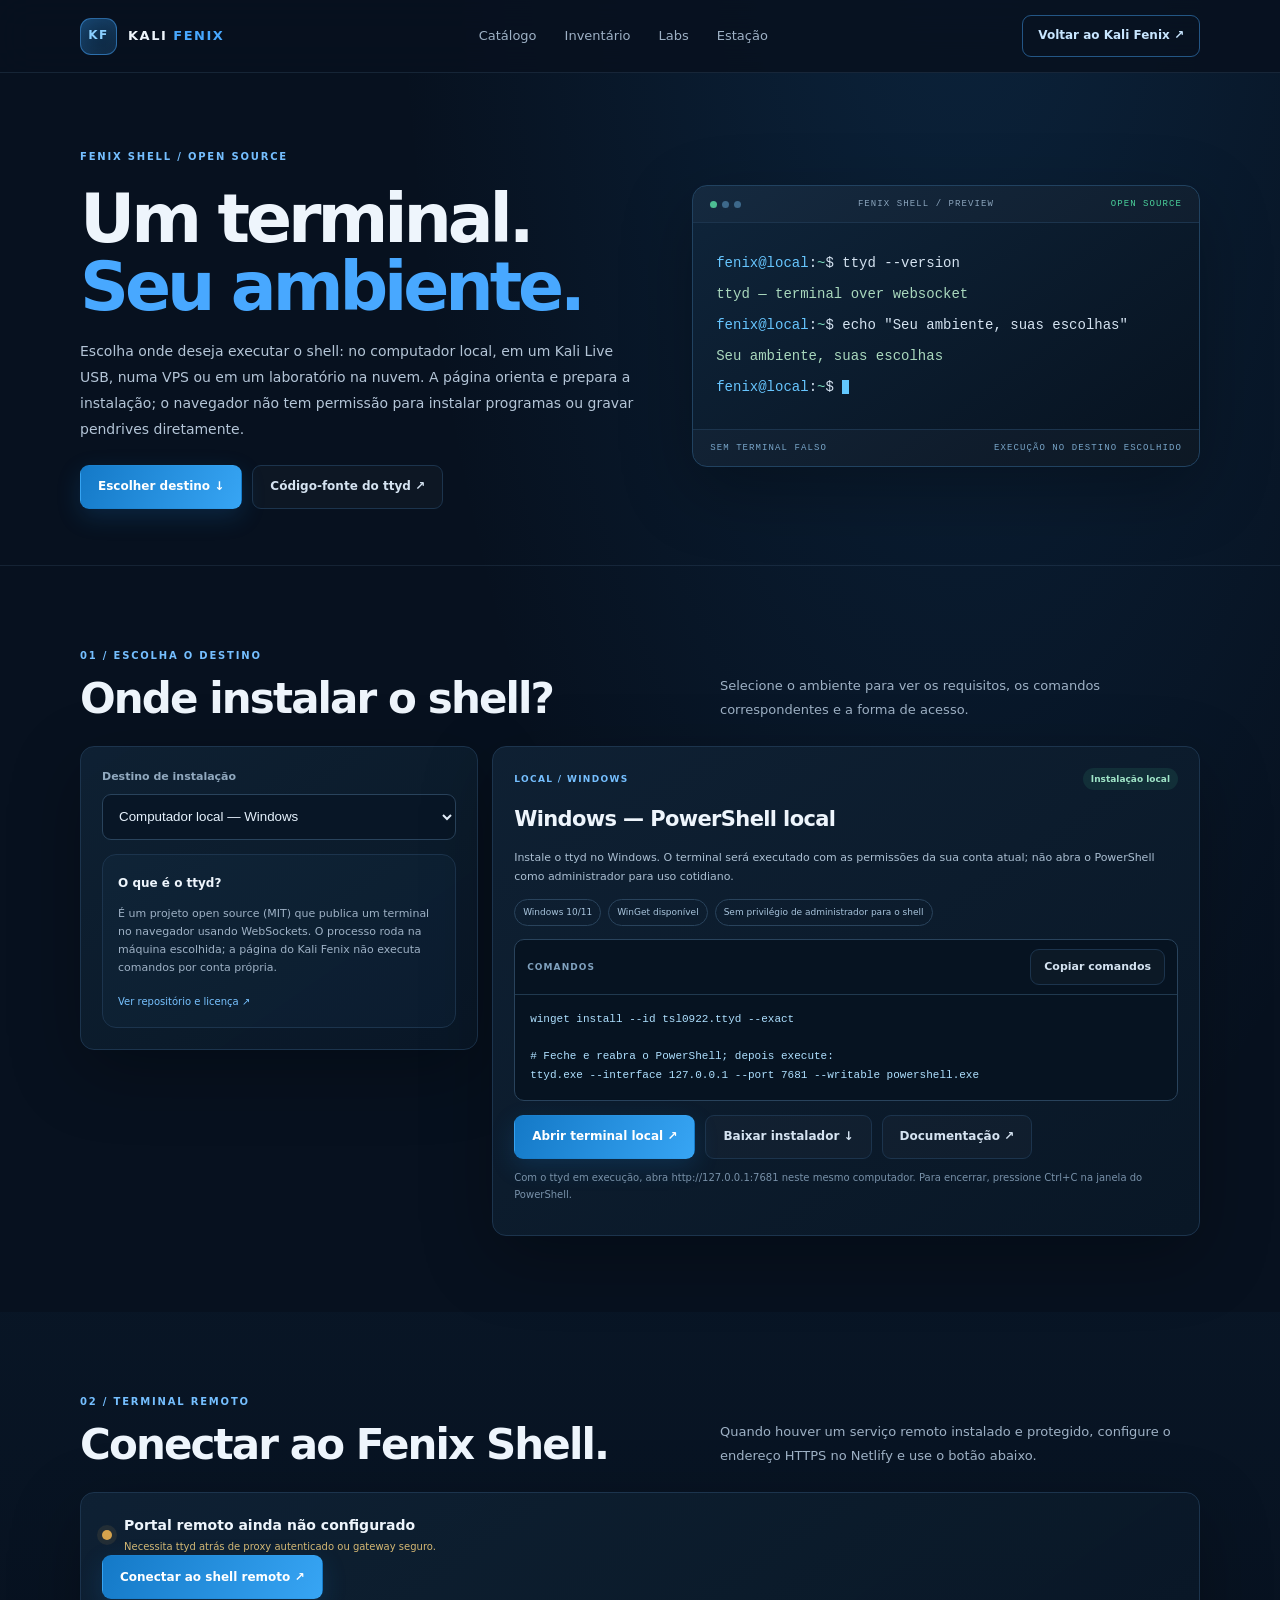
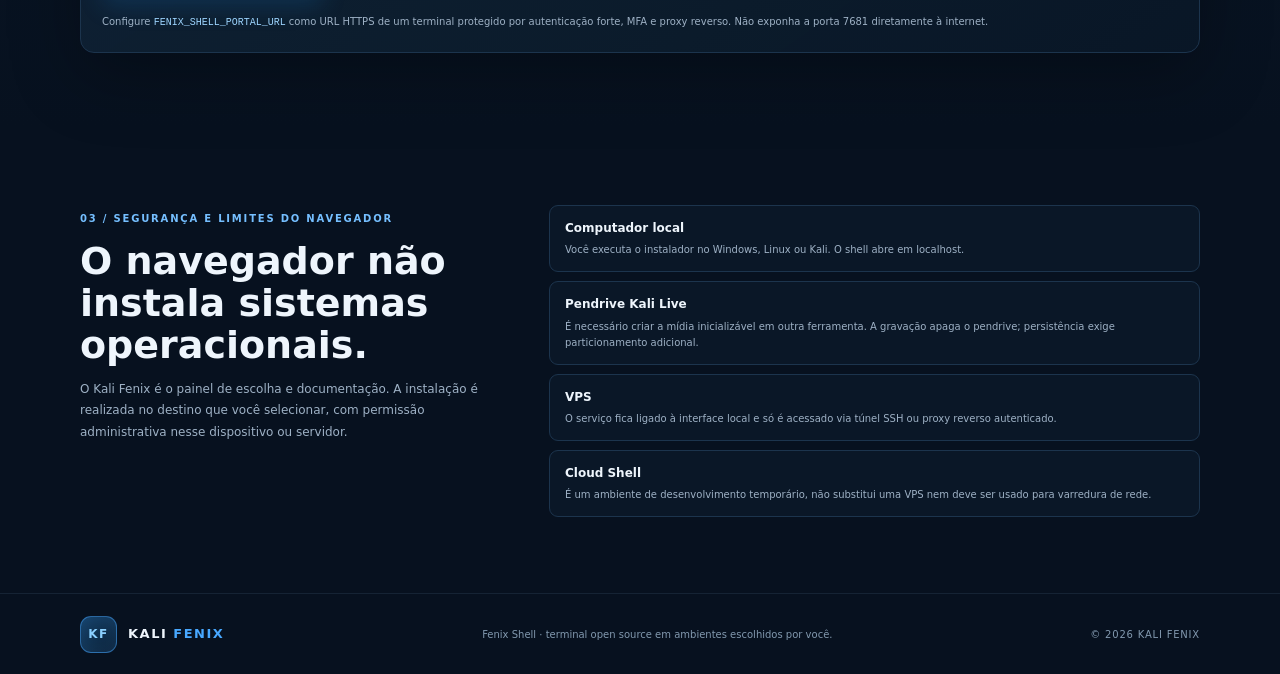
==== Kali-Fenix/public/fenix-shell.html @ 195141d7 "Adicionar Fenix Tool Manager Labs e Fenix Shell" ====
<!doctype html>
<html lang="pt-BR">
<head>
  <meta charset="utf-8">
  <meta name="viewport" content="width=device-width, initial-scale=1">
  <meta name="theme-color" content="#07111f">
  <meta name="color-scheme" content="dark">
  <meta name="description" content="Fenix Shell: terminal open source para ambientes locais, Kali Live USB, VPS e laboratórios remotos.">
  <title>Fenix Shell — Kali Fenix</title>
  <link rel="icon" href="assets/kali-fenix.svg" type="image/svg+xml">
  <link rel="stylesheet" href="css/kali-fenix.css">
  <link rel="stylesheet" href="css/fenix-shell.css">
  <script defer src="js/fenix-shell.js"></script>
</head>
<body>
  <a class="skip-link" href="#main">Pular para o conteúdo</a>
  <header class="site-header"><div class="container header-inner">
    <a class="brand" href="index.html" aria-label="Kali Fenix, início"><span class="brand-mark">KF</span><span class="brand-name">KALI <strong>FENIX</strong></span></a>
    <nav class="main-nav" aria-label="Navegação principal"><a href="index.html#catalogo">Catálogo</a><a href="index.html#inventario">Inventário</a><a href="index.html#labs">Labs</a><a href="index.html#estacao">Estação</a></nav>
    <a class="header-cta" href="index.html">Voltar ao Kali Fenix ↗</a>
  </div></header>
  <main id="main">
    <section class="shell-hero"><div class="container shell-hero-grid">
      <div><span class="section-kicker">FENIX SHELL / OPEN SOURCE</span><h1>Um terminal.<br><em>Seu ambiente.</em></h1>
        <p>Escolha onde deseja executar o shell: no computador local, em um Kali Live USB, numa VPS ou em um laboratório na nuvem. A página orienta e prepara a instalação; o navegador não tem permissão para instalar programas ou gravar pendrives diretamente.</p>
        <div class="shell-hero-actions"><a class="button button-primary" href="#destino">Escolher destino ↓</a><a class="button button-secondary" href="https://github.com/tsl0922/ttyd" target="_blank" rel="noopener noreferrer">Código-fonte do ttyd ↗</a></div>
      </div>
      <aside class="shell-preview"><div class="terminal-bar"><span class="terminal-lights"><i></i><i></i><i></i></span><span>FENIX SHELL / PREVIEW</span><span class="terminal-live">OPEN SOURCE</span></div><div class="shell-preview-body"><p><span class="prompt">fenix@local</span>:<span class="path">~</span>$ ttyd --version</p><p class="terminal-output">ttyd — terminal over websocket</p><p><span class="prompt">fenix@local</span>:<span class="path">~</span>$ echo "Seu ambiente, suas escolhas"</p><p class="terminal-output">Seu ambiente, suas escolhas</p><p><span class="prompt">fenix@local</span>:<span class="path">~</span>$ <span class="cursor"></span></p></div><div class="terminal-footer"><span>SEM TERMINAL FALSO</span><span>EXECUÇÃO NO DESTINO ESCOLHIDO</span></div></aside>
    </div></section>

    <section class="section shell-choice-section" id="destino"><div class="container">
      <div class="section-heading"><div><span class="section-kicker">01 / ESCOLHA O DESTINO</span><h2>Onde instalar o shell?</h2></div><p>Selecione o ambiente para ver os requisitos, os comandos correspondentes e a forma de acesso.</p></div>
      <div class="shell-target-layout">
        <div class="target-picker"><label for="shell-target">Destino de instalação</label><select id="shell-target">
          <option value="windows">Computador local — Windows</option>
          <option value="linux">Computador local — Linux / Kali</option>
          <option value="usb">Pendrive — Kali Live com persistência</option>
          <option value="vps">VPS — Kali / Debian / Ubuntu</option>
          <option value="cloud">Laboratório temporário — Cloud Shell</option>
        </select>
        <div class="target-note"><strong>O que é o ttyd?</strong><p>É um projeto open source (MIT) que publica um terminal no navegador usando WebSockets. O processo roda na máquina escolhida; a página do Kali Fenix não executa comandos por conta própria.</p><a href="https://github.com/tsl0922/ttyd" target="_blank" rel="noopener noreferrer">Ver repositório e licença ↗</a></div>
        </div>
        <article class="target-instructions" aria-live="polite">
          <div class="target-heading"><span id="target-kicker">LOCAL / WINDOWS</span><span class="target-status" id="target-status">Instalação local</span></div>
          <h3 id="target-title">Windows — PowerShell local</h3>
          <p id="target-description">Instale o ttyd no Windows. O terminal será executado com as permissões da sua conta atual, sem elevação automática.</p>
          <div class="requirement-list" id="target-requirements"></div>
          <div class="command-block"><div class="command-title"><span>COMANDOS</span><button class="button button-secondary button-small" id="copy-shell-command" type="button">Copiar comandos</button></div><pre><code id="target-commands"></code></pre></div>
          <div class="target-actions"><a class="button button-primary" id="target-open" href="http://127.0.0.1:7681" target="_blank" rel="noopener noreferrer">Abrir terminal local ↗</a><a class="button button-secondary" id="target-download" href="#" download hidden>Baixar instalador ↓</a><a class="button button-secondary" id="target-guide" href="https://github.com/tsl0922/ttyd" target="_blank" rel="noopener noreferrer">Documentação ↗</a></div>
          <p class="target-footnote" id="target-footnote">Depois de iniciar o ttyd, abra o endereço local no mesmo computador.</p>
        </article>
      </div>
    </div></section>

    <section class="section shell-connect-section"><div class="container"><div class="section-heading"><div><span class="section-kicker">02 / TERMINAL REMOTO</span><h2>Conectar ao Fenix Shell.</h2></div><p>Quando houver um serviço remoto instalado e protegido, configure o endereço HTTPS no Netlify e use o botão abaixo.</p></div>
      <div class="remote-panel"><div><span class="status-indicator"></span><div><strong>Portal remoto ainda não configurado</strong><small>Necessita ttyd atrás de proxy autenticado ou gateway seguro.</small></div></div><a class="button button-primary" href="/.netlify/functions/fenix-shell-portal">Conectar ao shell remoto ↗</a><p>Configure <code>FENIX_SHELL_PORTAL_URL</code> como URL HTTPS de um terminal protegido por autenticação forte, MFA e proxy reverso. Não exponha a porta 7681 diretamente à internet.</p></div>
    </div></section>

    <section class="section shell-safety-section"><div class="container shell-safety-grid">
      <div><span class="section-kicker">03 / SEGURANÇA E LIMITES DO NAVEGADOR</span><h2>O navegador não instala sistemas operacionais.</h2><p>O Kali Fenix é o painel de escolha e documentação. A instalação é realizada no destino que você selecionar, com permissão administrativa nesse dispositivo ou servidor.</p></div>
      <div class="shell-safety-list"><div><strong>Computador local</strong><span>Você executa o instalador no Windows, Linux ou Kali. O shell abre em localhost.</span></div><div><strong>Pendrive Kali Live</strong><span>É necessário criar a mídia inicializável em outra ferramenta. A gravação apaga o pendrive; persistência exige particionamento adicional.</span></div><div><strong>VPS</strong><span>O serviço fica ligado à interface local e só é acessado via túnel SSH ou proxy reverso autenticado.</span></div><div><strong>Cloud Shell</strong><span>É um ambiente de desenvolvimento temporário, não substitui uma VPS nem deve ser usado para varredura de rede.</span></div></div>
    </div></section>
  </main>
  <footer class="site-footer"><div class="container footer-inner"><a class="brand" href="index.html"><span class="brand-mark">KF</span><span class="brand-name">KALI <strong>FENIX</strong></span></a><p>Fenix Shell · terminal open source em ambientes escolhidos por você.</p><span>© <span id="shell-year"></span> KALI FENIX</span></div></footer>
</body>
</html>
---- Kali-Fenix/public/css/kali-fenix.css ----
:root{color-scheme:dark;--bg:#07111f;--panel:#0c1a2b;--panel-2:#102238;--line:#1c344d;--text:#eef5fc;--muted:#9eb1c5;--blue:#48a8ff;--cyan:#65d8e7;--good:#4bd19b;--shadow:0 22px 70px rgba(0,0,0,.28);font-family:Inter,ui-sans-serif,system-ui,-apple-system,"Segoe UI",sans-serif}
*{box-sizing:border-box}html{scroll-behavior:smooth;scroll-padding-top:86px}body{margin:0;background:radial-gradient(ellipse at 75% -10%,rgba(29,113,183,.2),transparent 42%),var(--bg);color:var(--text);font-size:15px;line-height:1.6}a{color:inherit}button,input{font:inherit}.container{width:min(1120px,calc(100% - 40px));margin-inline:auto}.skip-link{position:absolute;left:-9999px;top:8px;z-index:100;background:white;color:#07111f;padding:10px 14px;border-radius:8px}.skip-link:focus{left:12px}.site-header{position:sticky;top:0;z-index:20;background:rgba(7,17,31,.86);backdrop-filter:blur(18px);border-bottom:1px solid rgba(120,164,204,.14)}.header-inner{min-height:72px;display:flex;align-items:center;justify-content:space-between;gap:28px}.brand{display:inline-flex;align-items:center;gap:11px;text-decoration:none;font-weight:900;letter-spacing:.1em}.brand-mark{width:37px;height:37px;display:grid;place-items:center;border:1px solid rgba(72,168,255,.5);border-radius:11px;background:linear-gradient(145deg,#133d63,#0b2035);color:#8bd0ff;font-size:12px;box-shadow:inset 0 0 20px rgba(72,168,255,.12)}.brand-name{font-size:13px}.brand-name strong{color:var(--blue)}.main-nav{display:flex;align-items:center;gap:28px}.main-nav a,.doc-links a,.official-link a{color:var(--muted);font-size:13px;text-decoration:none;transition:color .2s}.main-nav a:hover,.doc-links a:hover,.official-link a:hover{color:var(--blue)}.header-cta{padding:10px 15px;border:1px solid rgba(72,168,255,.45);border-radius:9px;text-decoration:none;color:#c8e6ff;font-size:12px;font-weight:800}.header-cta:hover{background:rgba(72,168,255,.1)}.hero{padding:78px 0 62px;border-bottom:1px solid rgba(120,164,204,.12)}.hero-grid{display:grid;grid-template-columns:1.12fr .88fr;align-items:center;gap:68px}.eyebrow,.section-kicker{display:inline-flex;align-items:center;gap:9px;color:#75bfff;font-size:10px;font-weight:900;letter-spacing:.18em}.pulse-dot{width:7px;height:7px;border-radius:50%;background:var(--good);box-shadow:0 0 0 5px rgba(75,209,155,.1)}h1{font-size:clamp(44px,6vw,76px);letter-spacing:-.065em;line-height:.99;margin:24px 0 22px}h1 em{font-style:normal;color:var(--blue)}.hero-description{max-width:650px;color:#b4c5d7;font-size:16px;line-height:1.85}.hero-actions{display:flex;flex-wrap:wrap;gap:12px;margin-top:28px}.button{display:inline-flex;align-items:center;justify-content:center;gap:9px;min-height:44px;padding:0 17px;border:1px solid transparent;border-radius:9px;text-decoration:none;font-size:12px;font-weight:850;cursor:pointer;transition:transform .18s,background .18s,border-color .18s}.button:hover:not(:disabled){transform:translateY(-1px)}.button:disabled{opacity:.4;cursor:not-allowed}.button-primary{background:linear-gradient(115deg,#1479c7,#37a5f4);color:#fff;box-shadow:0 8px 24px rgba(24,125,204,.2)}.button-primary:hover:not(:disabled){background:linear-gradient(115deg,#258bd7,#56b5ff)}.button-secondary{background:rgba(255,255,255,.025);border-color:var(--line);color:#d5e3f1}.button-secondary:hover:not(:disabled){border-color:#477aa5;background:rgba(72,168,255,.06)}.button-small{min-height:36px;padding:0 13px;font-size:11px}.button-wide{width:100%;margin-top:18px}.hero-note{margin-top:24px;color:#91a9bf;font-size:11px}.hero-note span{color:var(--good);font-weight:900;margin-right:7px}.hero-terminal{overflow:hidden;border:1px solid #214260;border-radius:15px;background:linear-gradient(145deg,rgba(15,37,59,.96),rgba(7,18,31,.98));box-shadow:var(--shadow);transform:perspective(900px) rotateY(-3deg)}.terminal-bar,.terminal-footer{display:flex;align-items:center;justify-content:space-between;gap:12px;padding:13px 17px;background:rgba(255,255,255,.025);color:#8aa4bc;font:9px ui-monospace,monospace;letter-spacing:.12em}.terminal-bar{border-bottom:1px solid var(--line)}.terminal-lights{display:flex;gap:5px}.terminal-lights i{width:7px;height:7px;background:#3d688a;border-radius:50%}.terminal-lights i:first-child{background:#4cbd93}.terminal-live{color:var(--good)}.terminal-body{padding:24px 23px 30px;min-height:224px;font:12px/1.9 ui-monospace,SFMono-Regular,Consolas,monospace}.terminal-body p{margin:5px 0}.terminal-muted{color:#718aa2!important;margin-bottom:18px!important}.prompt{color:#67c6ff}.path{color:#7de0c0}.terminal-output{color:#bacfe0}.cursor{display:inline-block;width:7px;height:14px;background:#62c8ff;vertical-align:-3px;animation:blink 1s steps(2,start) infinite}@keyframes blink{to{visibility:hidden}}.terminal-footer{border-top:1px solid var(--line);color:#78a5c8}.quick-facts{border-bottom:1px solid rgba(120,164,204,.12)}.facts-grid{display:grid;grid-template-columns:repeat(3,1fr);padding:25px 0}.facts-grid>div{display:flex;flex-direction:column;gap:3px;padding:0 26px;border-right:1px solid var(--line)}.facts-grid>div:first-child{padding-left:0}.facts-grid>div:last-child{border:0}.fact-label{color:#7592ad;font-size:9px;font-weight:900;letter-spacing:.15em}.facts-grid strong{font-size:16px}.facts-grid small{color:var(--muted);font-size:11px}.section{padding:76px 0}.section-heading{display:flex;align-items:end;justify-content:space-between;gap:42px;margin-bottom:25px}.section-heading h2,.deployment-inner h2{font-size:clamp(29px,4vw,42px);letter-spacing:-.045em;line-height:1.08;margin:10px 0 0}.section-heading>p{max-width:480px;margin:0;color:var(--muted);font-size:13px;line-height:1.8}.catalog-panel,.workstation-card,.setup-card{background:linear-gradient(145deg,rgba(15,33,52,.95),rgba(9,23,38,.98));border:1px solid var(--line);border-radius:15px;padding:22px;box-shadow:var(--shadow)}.catalog-toolbar{display:grid;grid-template-columns:minmax(0,1fr) auto;gap:12px;align-items:end}.search-field{min-height:46px;display:flex;align-items:center;gap:12px;padding:0 14px;border:1px solid #29435c;border-radius:9px;background:#081626;color:#7ea7c8}.search-field span{font-size:21px}.search-field input{width:100%;min-width:0;border:0;outline:0;background:transparent;color:var(--text);font-size:13px}.search-field input::placeholder{color:#688199}.catalog-meta{display:flex;justify-content:space-between;gap:15px;margin:17px 0;color:#8ea6bd;font-size:11px}.catalog-meta strong{color:#c4d7e9}.catalog-results{min-height:120px}.tool-grid{display:grid;grid-template-columns:repeat(3,minmax(0,1fr));gap:10px}.tool-card{display:flex;flex-direction:column;gap:6px;min-width:0;min-height:98px;padding:14px;border:1px solid #203a54;border-radius:10px;background:rgba(3,13,23,.42);text-decoration:none;transition:border-color .18s,transform .18s,background .18s}.tool-card:hover{border-color:#438ac1;background:rgba(30,89,135,.12);transform:translateY(-2px)}.tool-card strong{overflow-wrap:anywhere;color:#eaf4fd;font-size:13px}.tool-card code{overflow-wrap:anywhere;color:#7e9bb5;font-size:10px}.tool-card span{margin-top:auto;color:#68baff;font-size:10px;font-weight:850}.empty-state{padding:28px 15px;border:1px dashed #29445e;border-radius:10px;color:#9bb1c6;text-align:center;font-size:12px}.pagination{display:flex;align-items:center;justify-content:center;gap:18px;margin-top:18px;color:#9bb1c6;font-size:11px}.disclaimer,.small-note{color:#7891a9;font-size:10px;line-height:1.7}.disclaimer{margin:18px 0 8px}.official-link{margin:0;font-size:11px}.official-link a{color:#75bfff}.workstation-section{background:linear-gradient(180deg,rgba(14,39,63,.22),transparent)}.workstation-grid{display:grid;grid-template-columns:1fr 1fr;gap:15px}.workstation-card p{color:#aabed1;font-size:12px;line-height:1.8}.status-line{display:flex;align-items:center;gap:12px}.status-indicator{width:10px;height:10px;border-radius:50%;background:#d6a34d;box-shadow:0 0 0 5px rgba(214,163,77,.1)}.status-line strong,.status-line small{display:block}.status-line strong{font-size:15px}.status-line small{margin-top:2px;color:#8aa2b9;font-size:10px}.spec-list{margin-top:19px;border-top:1px solid var(--line)}.spec-list div{display:flex;justify-content:space-between;gap:15px;padding:10px 0;border-bottom:1px solid rgba(35,60,83,.65);font-size:11px}.spec-list span{color:#819ab2}.spec-list strong{color:#d6e5f3;text-align:right}.small-note{margin:10px 0 0}.small-note code{color:#9ed5ff}.setup-card h3{margin:11px 0 15px;font-size:20px;letter-spacing:-.025em}.setup-card ol{padding-left:20px;margin:0;color:#aabed1;font-size:11px;line-height:1.75}.setup-card li{padding-left:5px;margin:8px 0}.notice{margin-top:17px;padding:13px 14px;border:1px solid rgba(214,163,77,.25);border-radius:9px;background:rgba(214,163,77,.06);color:#b9c4ce;font-size:10px;line-height:1.65}.notice strong{color:#e5bf78}.doc-links{display:flex;flex-wrap:wrap;gap:10px 17px;margin-top:15px}.doc-links a{color:#78c2ff;font-size:10px;text-decoration:none}.doc-links a:hover{text-decoration:underline}.deployment-section{padding-top:20px}.deployment-inner{display:grid;grid-template-columns:.85fr 1.15fr;gap:24px 55px;align-items:center;padding:30px;border:1px solid #234665;border-radius:15px;background:radial-gradient(ellipse at 0 0,rgba(38,126,190,.16),transparent 65%),#0b1a2a}.deployment-inner>div:first-child p{max-width:430px;color:var(--muted);font-size:12px;line-height:1.8}.deployment-steps{display:grid;grid-template-columns:1fr 1fr;gap:13px}.deployment-steps>div{display:flex;align-items:start;gap:11px;padding:12px;border:1px solid rgba(84,132,173,.2);border-radius:9px;background:rgba(0,0,0,.12)}.deployment-steps>div>span{color:#68baff;font:800 11px ui-monospace,monospace}.deployment-steps p{margin:0}.deployment-steps strong,.deployment-steps small{display:block}.deployment-steps strong{font-size:11px}.deployment-steps small{margin-top:4px;color:#8da6bd;font-size:9px}.deployment-inner>.button{justify-self:start}.site-footer{border-top:1px solid rgba(120,164,204,.12);padding:22px 0}.footer-inner{display:flex;align-items:center;justify-content:space-between;gap:20px}.footer-inner p,.footer-inner>span{color:#8299af;font-size:10px}.footer-inner>span{letter-spacing:.08em}
@media(max-width:850px){.hero-grid{grid-template-columns:1fr;gap:34px}.hero-terminal{max-width:620px;transform:none}.workstation-grid{grid-template-columns:1fr}.section-heading{display:block}.section-heading>p{margin-top:14px}.deployment-inner{grid-template-columns:1fr;gap:22px}}
@media(max-width:620px){.container{width:min(100% - 28px,1120px)}.header-inner{min-height:63px;gap:12px}.main-nav{display:none}.header-cta{padding:9px 11px;font-size:10px}.brand-name{font-size:11px}.hero{padding:55px 0 42px}.hero-description{font-size:14px}.hero-actions{align-items:stretch;flex-direction:column}.hero-actions .button{width:100%}.facts-grid{grid-template-columns:1fr;gap:14px;padding:20px 0}.facts-grid>div,.facts-grid>div:first-child{padding:0;border:0}.section{padding:56px 0}.catalog-panel,.workstation-card,.setup-card{padding:15px}.catalog-toolbar{grid-template-columns:1fr}.catalog-toolbar>.button{width:100%}.catalog-meta{flex-direction:column;gap:5px}.tool-grid{grid-template-columns:1fr 1fr}.pagination{gap:9px}.deployment-inner{padding:20px}.deployment-steps{grid-template-columns:1fr}.footer-inner{align-items:flex-start;flex-direction:column;gap:8px}}
@media(max-width:390px){.tool-grid{grid-template-columns:1fr}.terminal-body{font-size:10px;padding:18px}.section-heading h2,.deployment-inner h2{font-size:29px}}
@media(prefers-reduced-motion:reduce){*,*::before,*::after{scroll-behavior:auto!important;animation-duration:.01ms!important;animation-iteration-count:1!important;transition-duration:.01ms!important}}

/* Fenix Tool Manager + Fenix Labs */
.catalog-actions{display:flex;gap:10px;align-items:end}.filter-field{display:flex;flex-direction:column;gap:4px;color:#8ea6bd;font-size:10px}.filter-field select{min-height:44px;max-width:220px;padding:0 12px;border:1px solid #29435c;border-radius:9px;background:#081626;color:#dceafa}.tool-card .tool-category{display:inline-flex;align-self:flex-start;margin-top:2px;padding:3px 7px;border:1px solid rgba(72,168,255,.2);border-radius:99px;color:#91cfff;background:rgba(72,168,255,.06);font-size:9px;font-weight:800}.tool-card .tool-summary{color:#9eb1c5;font-size:10px;line-height:1.5}.tool-card .tool-requirement{color:#d3b77b;font-size:9px;line-height:1.45}.inventory-panel{padding:22px;border:1px solid var(--line);border-radius:15px;background:linear-gradient(145deg,rgba(15,33,52,.95),rgba(9,23,38,.98));box-shadow:var(--shadow)}.inventory-intro>div:first-child strong{font-size:14px}.inventory-intro p{margin:5px 0 13px;color:var(--muted);font-size:11px}.copy-command-row{display:flex;gap:10px;align-items:center;padding:11px;border:1px solid #29435c;border-radius:9px;background:#071625}.copy-command-row code{flex:1;overflow-wrap:anywhere;color:#9ed5ff;font-size:11px}.inventory-controls{display:flex;flex-wrap:wrap;gap:12px;align-items:end;margin-top:16px}.file-field{display:flex;flex:1;min-width:250px;flex-direction:column;gap:7px;color:#9eb1c5;font-size:11px}.file-field input{width:100%;padding:10px;border:1px solid #29435c;border-radius:9px;background:#081626;color:#dceafa;font-size:11px}.inventory-status{margin-top:14px;color:#9eb1c5;font-size:11px}.inventory-summary{display:grid;grid-template-columns:repeat(3,1fr);gap:10px;margin-top:13px}.inventory-stat{padding:13px;border:1px solid #203a54;border-radius:9px;background:rgba(3,13,23,.42)}.inventory-stat strong{display:block;color:#eaf4fd;font-size:21px}.inventory-stat span{color:#8ea6bd;font-size:10px}.inventory-table{width:100%;margin-top:12px;border-collapse:collapse;font-size:11px}.inventory-table th,.inventory-table td{padding:10px;text-align:left;border-bottom:1px solid rgba(35,60,83,.75)}.inventory-table th{color:#8ca8c2;font-size:9px;text-transform:uppercase;letter-spacing:.08em}.inventory-table td{color:#d5e3f1}.inventory-table code{color:#88bce7}.inventory-badge{display:inline-flex;padding:3px 7px;border-radius:99px;font-size:9px;font-weight:800}.inventory-badge.installed{color:#9fe4c7;background:rgba(75,209,155,.1)}.inventory-badge.unknown{color:#e5c98e;background:rgba(214,163,77,.1)}.labs-section{background:linear-gradient(180deg,rgba(14,39,63,.16),transparent)}.labs-grid{display:grid;grid-template-columns:repeat(4,minmax(0,1fr));gap:12px}.lab-card{display:flex;flex-direction:column;min-height:220px;padding:18px;border:1px solid var(--line);border-radius:13px;background:linear-gradient(145deg,rgba(15,33,52,.95),rgba(9,23,38,.98))}.lab-tag{color:#75bfff;font-size:9px;font-weight:900;letter-spacing:.14em}.lab-card h3{margin:12px 0 5px;font-size:17px}.lab-card p{flex:1;color:#aabed1;font-size:11px;line-height:1.7}.lab-card a{color:#78c2ff;font-size:10px;font-weight:800;text-decoration:none}.lab-card a:hover{text-decoration:underline}.shell-inline-link{display:inline-flex;margin-top:10px;color:#78c2ff;font-size:11px;font-weight:800;text-decoration:none}
@media(max-width:980px){.labs-grid{grid-template-columns:repeat(2,minmax(0,1fr))}.catalog-actions{flex-wrap:wrap}.filter-field select{max-width:none;width:100%}}
@media(max-width:620px){.catalog-actions{display:grid;grid-template-columns:1fr}.inventory-summary{grid-template-columns:1fr}.inventory-table{font-size:10px}.inventory-table th,.inventory-table td{padding:8px 5px}.labs-grid{grid-template-columns:1fr}.copy-command-row{align-items:stretch;flex-direction:column}}
---- Kali-Fenix/public/css/fenix-shell.css ----
.shell-hero{padding:70px 0 56px;border-bottom:1px solid rgba(120,164,204,.12)}.shell-hero-grid{display:grid;grid-template-columns:1fr .9fr;gap:48px;align-items:center}.shell-hero h1{font-size:clamp(42px,6vw,68px);letter-spacing:-.06em;line-height:1;margin:18px 0}.shell-hero h1 em{font-style:normal;color:var(--blue)}.shell-hero p{max-width:700px;color:#b4c5d7;font-size:14px;line-height:1.85}.shell-hero-actions{display:flex;flex-wrap:wrap;gap:10px;margin-top:22px}.shell-preview{overflow:hidden;border:1px solid #214260;border-radius:15px;background:linear-gradient(145deg,rgba(15,37,59,.96),rgba(7,18,31,.98));box-shadow:var(--shadow)}.shell-preview-body{padding:23px;min-height:185px;font:12px/1.9 ui-monospace,monospace}.shell-preview-body p{margin:5px 0;color:#d5e3f1}.shell-preview-body .terminal-output{color:#a9d8bd}.shell-target-layout{display:grid;grid-template-columns:.72fr 1.28fr;gap:14px;align-items:start}.target-picker,.target-instructions,.target-note,.remote-panel{padding:21px;border:1px solid var(--line);border-radius:14px;background:linear-gradient(145deg,rgba(15,33,52,.95),rgba(9,23,38,.98));box-shadow:var(--shadow)}.target-picker>label{display:block;margin-bottom:8px;color:#91a9bf;font-size:11px;font-weight:800}.target-picker select{width:100%;min-height:46px;padding:0 12px;border:1px solid #29435c;border-radius:9px;background:#081626;color:#e6f2fd}.target-note{margin-top:14px;padding:15px;background:rgba(72,168,255,.035);box-shadow:none}.target-note strong{font-size:12px}.target-note p{color:#9eb1c5;font-size:11px;line-height:1.65}.target-note a{color:#78c2ff;font-size:10px;text-decoration:none}.target-heading{display:flex;align-items:center;justify-content:space-between;gap:12px}.target-heading>span:first-child{color:#75bfff;font-size:9px;font-weight:900;letter-spacing:.15em}.target-status{padding:4px 8px;border-radius:99px;background:rgba(75,209,155,.1);color:#9fe4c7;font-size:9px;font-weight:800}.target-instructions h3{margin:13px 0 7px;font-size:21px;letter-spacing:-.03em}.target-instructions>p{color:#aabed1;font-size:11px;line-height:1.75}.requirement-list{display:flex;flex-wrap:wrap;gap:7px;margin:13px 0}.requirement-list span{padding:5px 8px;border:1px solid #29435c;border-radius:99px;color:#a8c4dc;font-size:9px}.command-block{overflow:hidden;border:1px solid #29435c;border-radius:10px;background:#061321}.command-title{display:flex;align-items:center;justify-content:space-between;gap:12px;padding:9px 12px;border-bottom:1px solid #20394f;color:#80a2bf;font-size:9px;font-weight:900;letter-spacing:.12em}.command-block pre{max-height:290px;overflow:auto;margin:0;padding:15px;color:#aee0ff;font:11px/1.7 ui-monospace,SFMono-Regular,Consolas,monospace;white-space:pre-wrap;overflow-wrap:anywhere}.target-actions{display:flex;flex-wrap:wrap;gap:10px;margin-top:14px}.target-footnote{color:#7891a9!important;font-size:10px!important}.shell-connect-section{background:linear-gradient(180deg,rgba(14,39,63,.2),transparent)}.remote-panel>div{display:flex;align-items:center;gap:12px}.remote-panel strong,.remote-panel small{display:block}.remote-panel strong{font-size:14px}.remote-panel small{margin-top:3px;color:#d5b873;font-size:10px}.remote-panel .status-indicator{background:#d6a34d}.remote-panel p{margin:14px 0 0;color:#9eb1c5;font-size:10px;line-height:1.7}.remote-panel p code{color:#9ed5ff}.shell-safety-grid{display:grid;grid-template-columns:.8fr 1.2fr;gap:35px}.shell-safety-grid h2{margin:12px 0;font-size:clamp(27px,4vw,38px);line-height:1.1}.shell-safety-grid>div:first-child p{color:#9eb1c5;font-size:12px;line-height:1.8}.shell-safety-list{display:grid;gap:9px}.shell-safety-list>div{padding:13px 15px;border:1px solid var(--line);border-radius:9px;background:rgba(12,26,43,.7)}.shell-safety-list strong,.shell-safety-list span{display:block}.shell-safety-list strong{font-size:12px}.shell-safety-list span{margin-top:4px;color:#9eb1c5;font-size:10px;line-height:1.6}
@media(max-width:850px){.shell-hero-grid,.shell-target-layout,.shell-safety-grid{grid-template-columns:1fr}.shell-preview{max-width:650px}}
@media(max-width:620px){.shell-hero{padding:50px 0 40px}.shell-hero-actions,.target-actions{flex-direction:column}.shell-hero-actions .button,.target-actions .button{width:100%}.target-picker,.target-instructions,.remote-panel{padding:15px}.target-heading{align-items:flex-start;flex-direction:column}.command-title{align-items:flex-start}}
.button[hidden]{display:none!important}
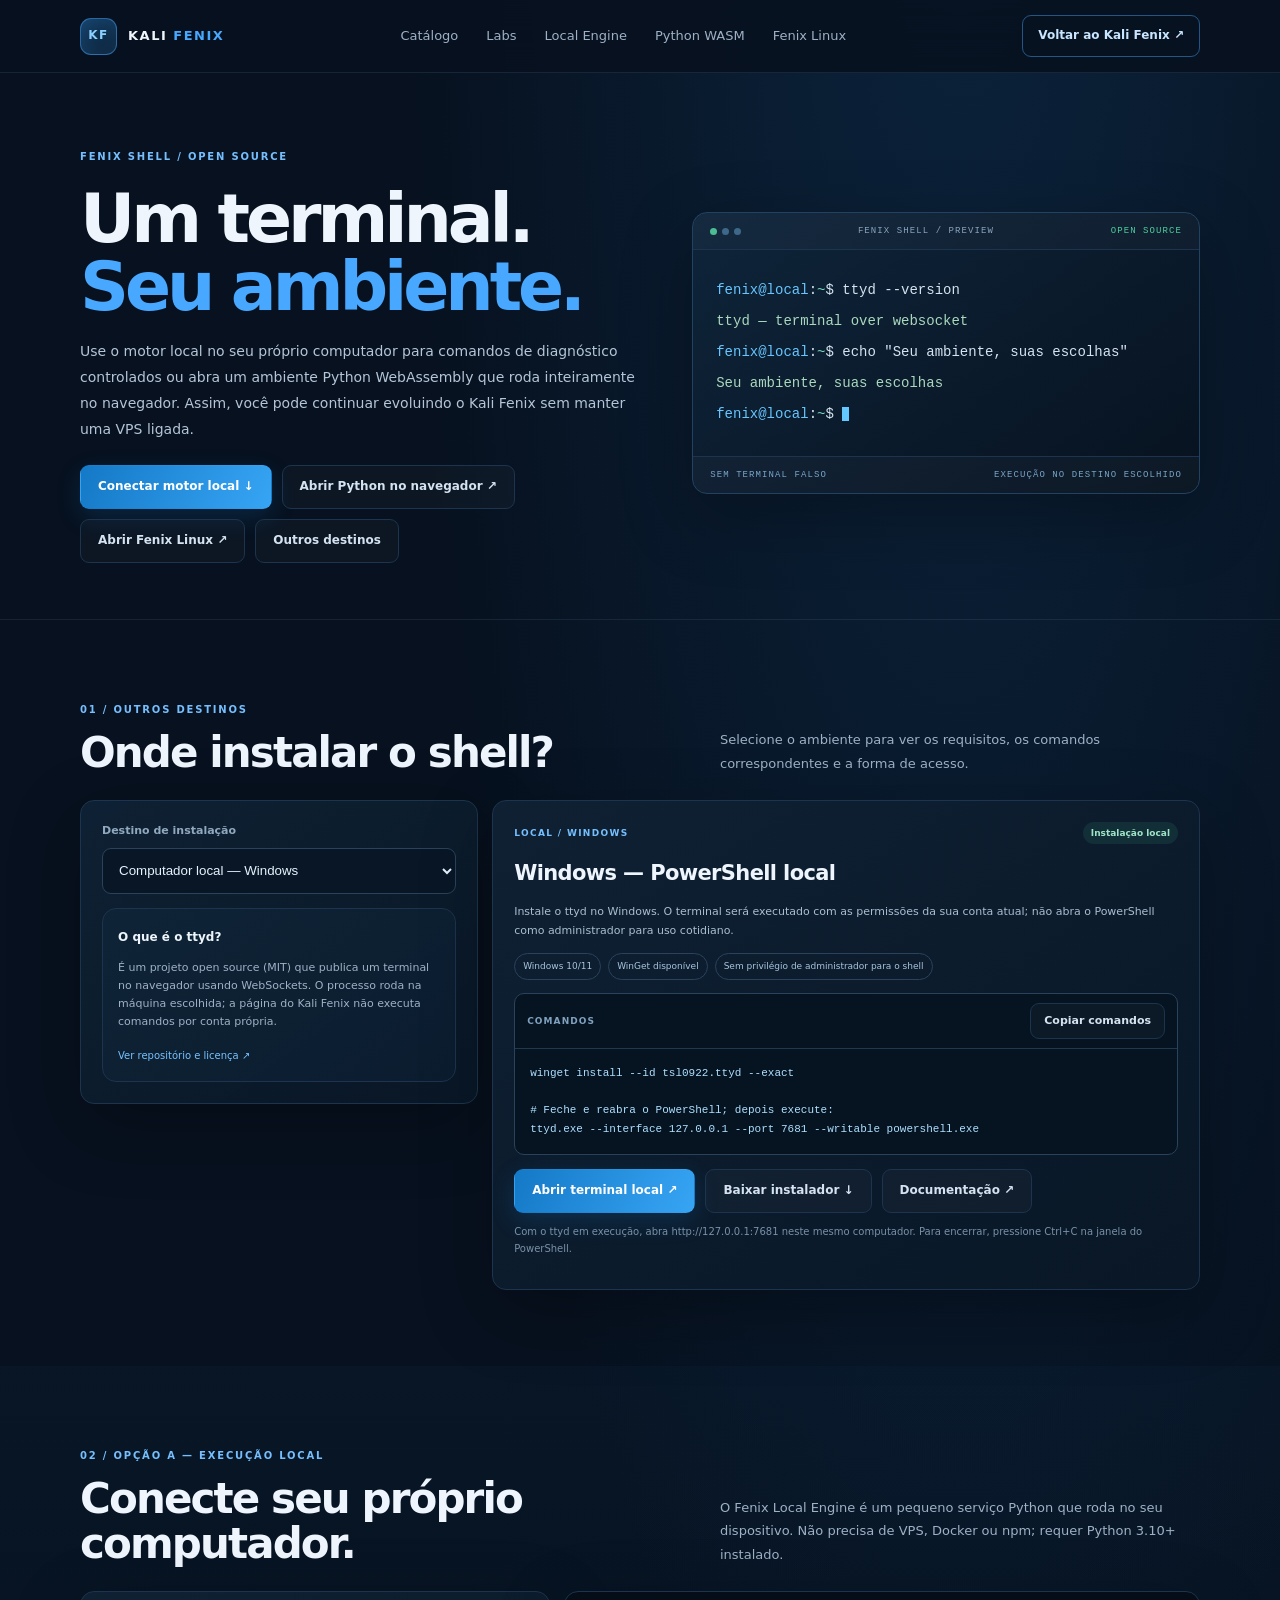
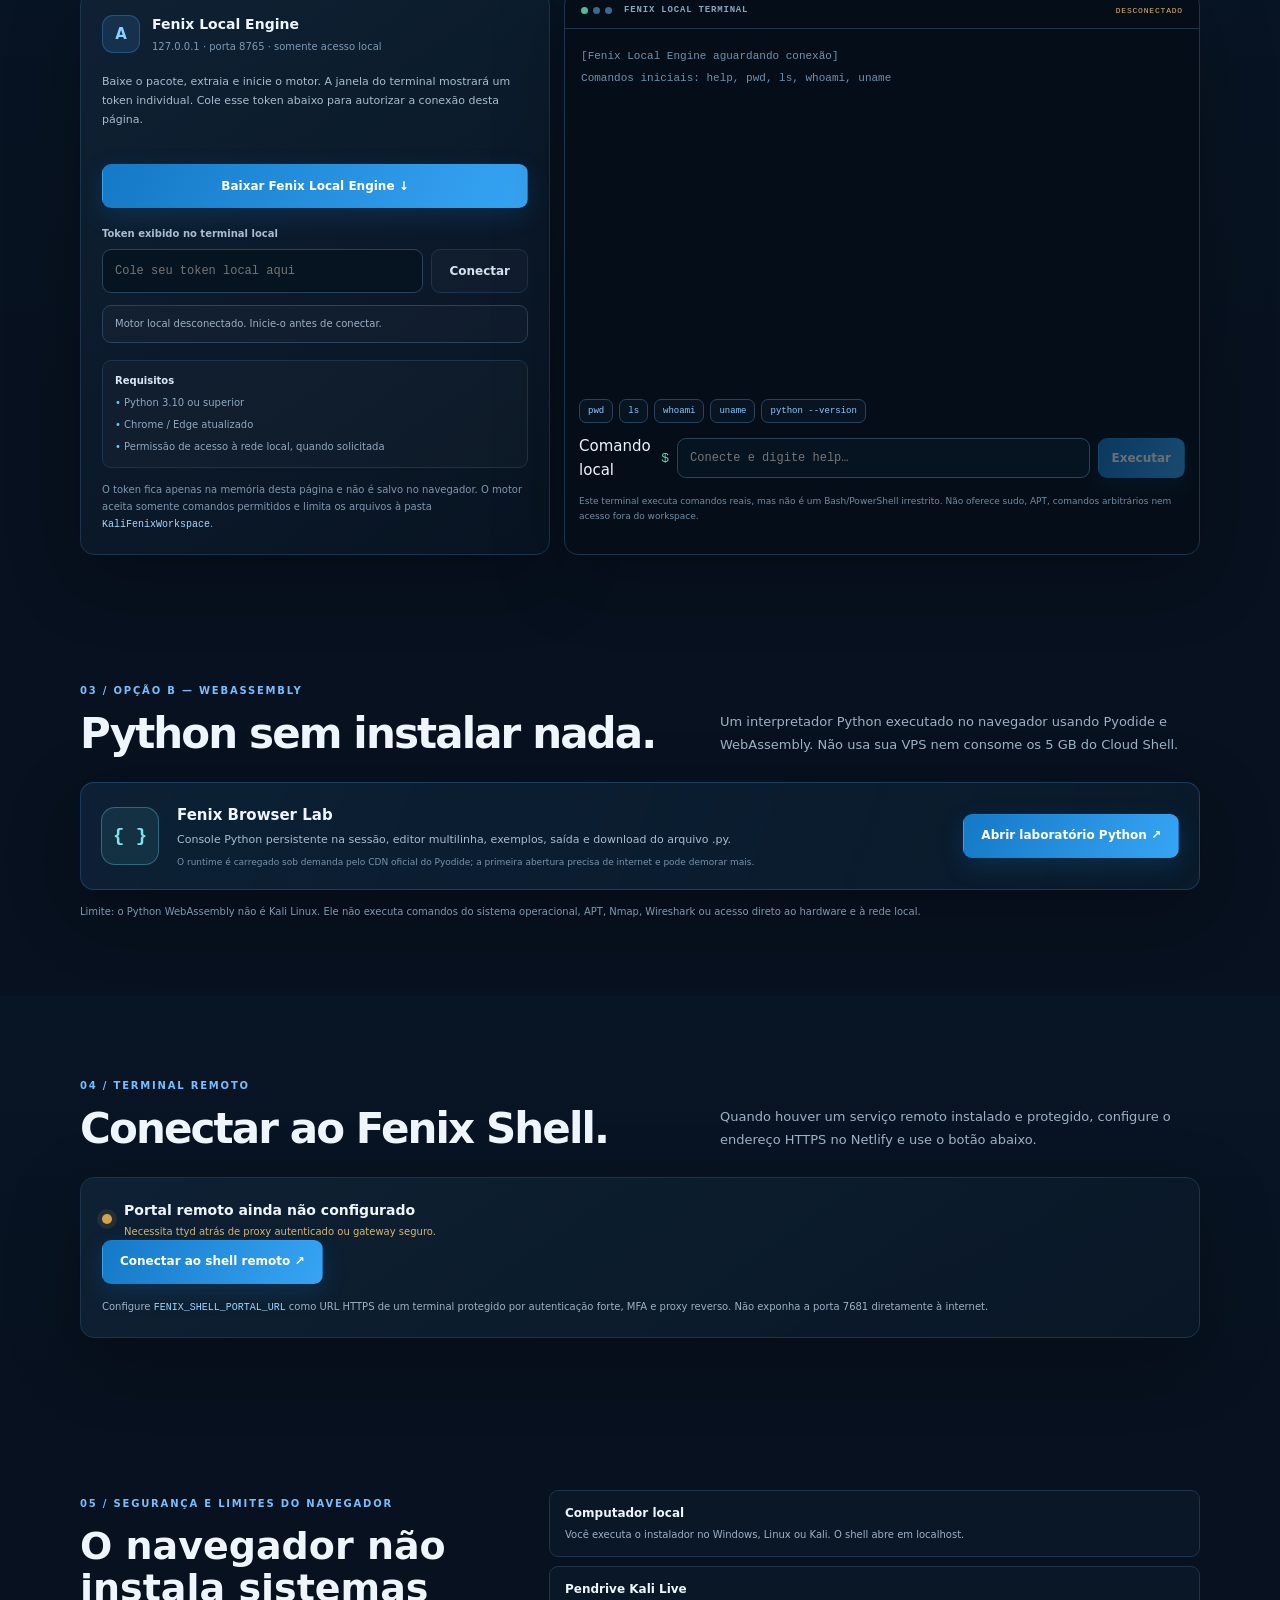
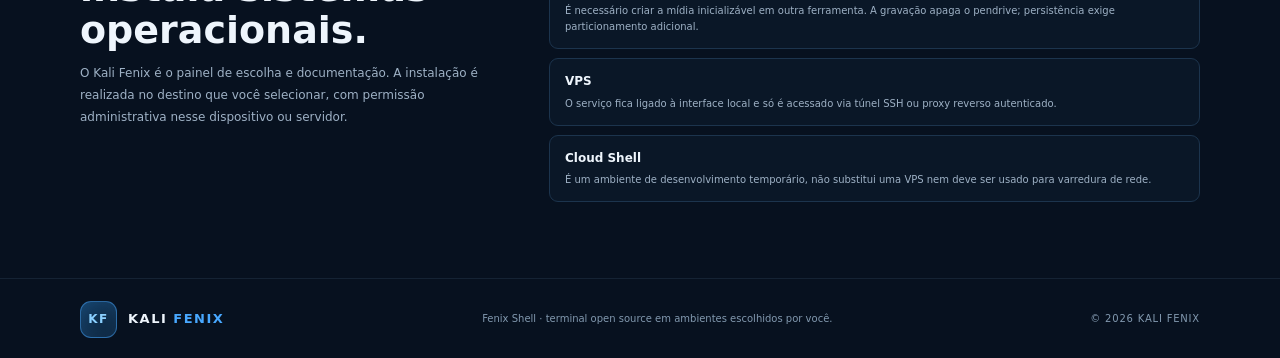
==== commit f9388ab9: "Add files via upload" ====
--- a/Kali-Fenix/public/fenix-shell.html
+++ b/Kali-Fenix/public/fenix-shell.html
@@ -11,25 +11,26 @@
   <link rel="stylesheet" href="css/kali-fenix.css">
   <link rel="stylesheet" href="css/fenix-shell.css">
   <script defer src="js/fenix-shell.js"></script>
+  <script defer src="js/fenix-local-ui.js"></script>
 </head>
 <body>
   <a class="skip-link" href="#main">Pular para o conteúdo</a>
   <header class="site-header"><div class="container header-inner">
     <a class="brand" href="index.html" aria-label="Kali Fenix, início"><span class="brand-mark">KF</span><span class="brand-name">KALI <strong>FENIX</strong></span></a>
-    <nav class="main-nav" aria-label="Navegação principal"><a href="index.html#catalogo">Catálogo</a><a href="index.html#inventario">Inventário</a><a href="index.html#labs">Labs</a><a href="index.html#estacao">Estação</a></nav>
+    <nav class="main-nav" aria-label="Navegação principal"><a href="index.html#catalogo">Catálogo</a><a href="index.html#labs">Labs</a><a href="#local-engine">Local Engine</a><a href="fenix-browser-lab.html">Python WASM</a><a href="fenix-linux.html">Fenix Linux</a></nav>
     <a class="header-cta" href="index.html">Voltar ao Kali Fenix ↗</a>
   </div></header>
   <main id="main">
     <section class="shell-hero"><div class="container shell-hero-grid">
       <div><span class="section-kicker">FENIX SHELL / OPEN SOURCE</span><h1>Um terminal.<br><em>Seu ambiente.</em></h1>
-        <p>Escolha onde deseja executar o shell: no computador local, em um Kali Live USB, numa VPS ou em um laboratório na nuvem. A página orienta e prepara a instalação; o navegador não tem permissão para instalar programas ou gravar pendrives diretamente.</p>
-        <div class="shell-hero-actions"><a class="button button-primary" href="#destino">Escolher destino ↓</a><a class="button button-secondary" href="https://github.com/tsl0922/ttyd" target="_blank" rel="noopener noreferrer">Código-fonte do ttyd ↗</a></div>
+        <p>Use o motor local no seu próprio computador para comandos de diagnóstico controlados ou abra um ambiente Python WebAssembly que roda inteiramente no navegador. Assim, você pode continuar evoluindo o Kali Fenix sem manter uma VPS ligada.</p>
+        <div class="shell-hero-actions"><a class="button button-primary" href="#local-engine">Conectar motor local ↓</a><a class="button button-secondary" href="fenix-browser-lab.html">Abrir Python no navegador ↗</a><a class="button button-secondary" href="fenix-linux.html">Abrir Fenix Linux ↗</a><a class="button button-secondary" href="#destino">Outros destinos</a></div>
       </div>
       <aside class="shell-preview"><div class="terminal-bar"><span class="terminal-lights"><i></i><i></i><i></i></span><span>FENIX SHELL / PREVIEW</span><span class="terminal-live">OPEN SOURCE</span></div><div class="shell-preview-body"><p><span class="prompt">fenix@local</span>:<span class="path">~</span>$ ttyd --version</p><p class="terminal-output">ttyd — terminal over websocket</p><p><span class="prompt">fenix@local</span>:<span class="path">~</span>$ echo "Seu ambiente, suas escolhas"</p><p class="terminal-output">Seu ambiente, suas escolhas</p><p><span class="prompt">fenix@local</span>:<span class="path">~</span>$ <span class="cursor"></span></p></div><div class="terminal-footer"><span>SEM TERMINAL FALSO</span><span>EXECUÇÃO NO DESTINO ESCOLHIDO</span></div></aside>
     </div></section>
 
     <section class="section shell-choice-section" id="destino"><div class="container">
-      <div class="section-heading"><div><span class="section-kicker">01 / ESCOLHA O DESTINO</span><h2>Onde instalar o shell?</h2></div><p>Selecione o ambiente para ver os requisitos, os comandos correspondentes e a forma de acesso.</p></div>
+      <div class="section-heading"><div><span class="section-kicker">01 / OUTROS DESTINOS</span><h2>Onde instalar o shell?</h2></div><p>Selecione o ambiente para ver os requisitos, os comandos correspondentes e a forma de acesso.</p></div>
       <div class="shell-target-layout">
         <div class="target-picker"><label for="shell-target">Destino de instalação</label><select id="shell-target">
           <option value="windows">Computador local — Windows</option>
@@ -52,12 +53,49 @@
       </div>
     </div></section>
 
-    <section class="section shell-connect-section"><div class="container"><div class="section-heading"><div><span class="section-kicker">02 / TERMINAL REMOTO</span><h2>Conectar ao Fenix Shell.</h2></div><p>Quando houver um serviço remoto instalado e protegido, configure o endereço HTTPS no Netlify e use o botão abaixo.</p></div>
+    <section class="section shell-engine-section" id="local-engine">
+      <div class="container">
+        <div class="section-heading"><div><span class="section-kicker">02 / OPÇÃO A — EXECUÇÃO LOCAL</span><h2>Conecte seu próprio computador.</h2></div><p>O Fenix Local Engine é um pequeno serviço Python que roda no seu dispositivo. Não precisa de VPS, Docker ou npm; requer Python 3.10+ instalado.</p></div>
+        <div class="engine-layout">
+          <article class="engine-panel engine-setup-panel">
+            <div class="engine-panel-heading"><span class="engine-symbol">A</span><div><strong>Fenix Local Engine</strong><small>127.0.0.1 · porta 8765 · somente acesso local</small></div></div>
+            <p class="engine-explainer">Baixe o pacote, extraia e inicie o motor. A janela do terminal mostrará um token individual. Cole esse token abaixo para autorizar a conexão desta página.</p>
+            <a class="button button-primary button-wide" href="/installers/fenix-local-engine.zip" download>Baixar Fenix Local Engine ↓</a>
+            <label class="engine-label" for="engine-token">Token exibido no terminal local</label>
+            <div class="engine-token-row"><input id="engine-token" type="password" autocomplete="off" spellcheck="false" placeholder="Cole seu token local aqui"><button class="button button-secondary" id="engine-connect" type="button">Conectar</button></div>
+            <div class="engine-status" id="engine-status" role="status" aria-live="polite" data-state="idle">Motor local desconectado. Inicie-o antes de conectar.</div>
+            <div class="engine-requirements"><strong>Requisitos</strong><span>Python 3.10 ou superior</span><span>Chrome / Edge atualizado</span><span>Permissão de acesso à rede local, quando solicitada</span></div>
+            <p class="engine-security-note">O token fica apenas na memória desta página e não é salvo no navegador. O motor aceita somente comandos permitidos e limita os arquivos à pasta <code>KaliFenixWorkspace</code>.</p>
+          </article>
+          <article class="engine-panel engine-terminal-panel">
+            <div class="engine-terminal-top"><div><span class="terminal-lights"><i></i><i></i><i></i></span><strong>FENIX LOCAL TERMINAL</strong></div><span id="engine-version" data-state="offline">DESCONECTADO</span></div>
+            <div class="engine-terminal-output" id="engine-terminal-output" aria-live="polite" aria-label="Saída do terminal"><div class="engine-line engine-line-info">[Fenix Local Engine aguardando conexão]</div><div class="engine-line engine-line-info">Comandos iniciais: help, pwd, ls, whoami, uname</div></div>
+            <div class="engine-shortcuts" aria-label="Comandos rápidos"><button type="button" data-engine-command="pwd">pwd</button><button type="button" data-engine-command="ls">ls</button><button type="button" data-engine-command="whoami">whoami</button><button type="button" data-engine-command="uname">uname</button><button type="button" data-engine-command="python --version">python --version</button></div>
+            <form class="engine-command-form" id="engine-command-form"><label class="visually-hidden" for="engine-command-input">Comando local</label><span aria-hidden="true">$</span><input id="engine-command-input" type="text" autocomplete="off" spellcheck="false" placeholder="Conecte e digite help…" disabled><button class="button button-primary" id="engine-run" type="submit" disabled>Executar</button></form>
+            <p class="engine-terminal-note">Este terminal executa comandos reais, mas não é um Bash/PowerShell irrestrito. Não oferece sudo, APT, comandos arbitrários nem acesso fora do workspace.</p>
+          </article>
+        </div>
+      </div>
+    </section>
+
+    <section class="section shell-browser-section" id="browser-python">
+      <div class="container">
+        <div class="section-heading"><div><span class="section-kicker">03 / OPÇÃO B — WEBASSEMBLY</span><h2>Python sem instalar nada.</h2></div><p>Um interpretador Python executado no navegador usando Pyodide e WebAssembly. Não usa sua VPS nem consome os 5 GB do Cloud Shell.</p></div>
+        <div class="browser-lab-card">
+          <div class="browser-lab-icon">{ }</div>
+          <div class="browser-lab-copy"><strong>Fenix Browser Lab</strong><span>Console Python persistente na sessão, editor multilinha, exemplos, saída e download do arquivo .py.</span><small>O runtime é carregado sob demanda pelo CDN oficial do Pyodide; a primeira abertura precisa de internet e pode demorar mais.</small></div>
+          <a class="button button-primary" href="fenix-browser-lab.html">Abrir laboratório Python ↗</a>
+        </div>
+        <p class="engine-security-note">Limite: o Python WebAssembly não é Kali Linux. Ele não executa comandos do sistema operacional, APT, Nmap, Wireshark ou acesso direto ao hardware e à rede local.</p>
+      </div>
+    </section>
+
+    <section class="section shell-connect-section"><div class="container"><div class="section-heading"><div><span class="section-kicker">04 / TERMINAL REMOTO</span><h2>Conectar ao Fenix Shell.</h2></div><p>Quando houver um serviço remoto instalado e protegido, configure o endereço HTTPS no Netlify e use o botão abaixo.</p></div>
       <div class="remote-panel"><div><span class="status-indicator"></span><div><strong>Portal remoto ainda não configurado</strong><small>Necessita ttyd atrás de proxy autenticado ou gateway seguro.</small></div></div><a class="button button-primary" href="/.netlify/functions/fenix-shell-portal">Conectar ao shell remoto ↗</a><p>Configure <code>FENIX_SHELL_PORTAL_URL</code> como URL HTTPS de um terminal protegido por autenticação forte, MFA e proxy reverso. Não exponha a porta 7681 diretamente à internet.</p></div>
     </div></section>
 
     <section class="section shell-safety-section"><div class="container shell-safety-grid">
-      <div><span class="section-kicker">03 / SEGURANÇA E LIMITES DO NAVEGADOR</span><h2>O navegador não instala sistemas operacionais.</h2><p>O Kali Fenix é o painel de escolha e documentação. A instalação é realizada no destino que você selecionar, com permissão administrativa nesse dispositivo ou servidor.</p></div>
+      <div><span class="section-kicker">05 / SEGURANÇA E LIMITES DO NAVEGADOR</span><h2>O navegador não instala sistemas operacionais.</h2><p>O Kali Fenix é o painel de escolha e documentação. A instalação é realizada no destino que você selecionar, com permissão administrativa nesse dispositivo ou servidor.</p></div>
       <div class="shell-safety-list"><div><strong>Computador local</strong><span>Você executa o instalador no Windows, Linux ou Kali. O shell abre em localhost.</span></div><div><strong>Pendrive Kali Live</strong><span>É necessário criar a mídia inicializável em outra ferramenta. A gravação apaga o pendrive; persistência exige particionamento adicional.</span></div><div><strong>VPS</strong><span>O serviço fica ligado à interface local e só é acessado via túnel SSH ou proxy reverso autenticado.</span></div><div><strong>Cloud Shell</strong><span>É um ambiente de desenvolvimento temporário, não substitui uma VPS nem deve ser usado para varredura de rede.</span></div></div>
     </div></section>
   </main>
--- a/Kali-Fenix/public/css/fenix-shell.css
+++ b/Kali-Fenix/public/css/fenix-shell.css
@@ -2,3 +2,42 @@
 @media(max-width:850px){.shell-hero-grid,.shell-target-layout,.shell-safety-grid{grid-template-columns:1fr}.shell-preview{max-width:650px}}
 @media(max-width:620px){.shell-hero{padding:50px 0 40px}.shell-hero-actions,.target-actions{flex-direction:column}.shell-hero-actions .button,.target-actions .button{width:100%}.target-picker,.target-instructions,.remote-panel{padding:15px}.target-heading{align-items:flex-start;flex-direction:column}.command-title{align-items:flex-start}}
 .button[hidden]{display:none!important}
+
+/* Fenix Local Engine */
+.shell-engine-section{background:linear-gradient(180deg,rgba(12,39,63,.22),transparent 75%)}
+.engine-layout{display:grid;grid-template-columns:.85fr 1.15fr;gap:14px;align-items:stretch}
+.engine-panel{min-width:0;padding:21px;border:1px solid var(--line);border-radius:14px;background:linear-gradient(145deg,rgba(15,33,52,.96),rgba(8,20,34,.99));box-shadow:var(--shadow)}
+.engine-panel-heading{display:flex;align-items:center;gap:12px}
+.engine-symbol{width:38px;height:38px;display:grid;place-items:center;border-radius:11px;background:rgba(72,168,255,.13);border:1px solid rgba(72,168,255,.28);color:#8bd0ff;font-weight:900}
+.engine-panel-heading strong,.engine-panel-heading small{display:block}
+.engine-panel-heading strong{font-size:14px}.engine-panel-heading small{margin-top:3px;color:#7f9ab4;font-size:10px}
+.engine-explainer{color:#a9bdd0;font-size:11px;line-height:1.75;margin:17px 0}
+.engine-label{display:block;margin:18px 0 7px;color:#a9bdd0;font-size:10px;font-weight:800}
+.engine-token-row{display:flex;gap:8px}
+.engine-token-row input,.engine-command-form input{min-width:0;width:100%;min-height:44px;padding:0 12px;border:1px solid #29435c;border-radius:9px;background:#061321;color:#e8f3fc;outline:none;font:12px ui-monospace,SFMono-Regular,Consolas,monospace}
+.engine-token-row input:focus,.engine-command-form input:focus{border-color:#48a8ff;box-shadow:0 0 0 3px rgba(72,168,255,.12)}
+.engine-token-row .button{flex-shrink:0}
+.engine-status{margin-top:12px;padding:10px 12px;border:1px solid #29435c;border-radius:9px;background:rgba(255,255,255,.025);color:#9eb1c5;font-size:10px;line-height:1.6;overflow-wrap:anywhere}
+.engine-status[data-state="success"]{border-color:rgba(75,209,155,.35);color:#9fe4c7;background:rgba(75,209,155,.06)}
+.engine-status[data-state="error"]{border-color:rgba(255,116,116,.35);color:#ffaaaa;background:rgba(255,116,116,.06)}
+.engine-status[data-state="busy"]{border-color:rgba(72,168,255,.3);color:#9dd4ff}
+.engine-requirements{display:grid;gap:6px;margin-top:17px;padding:12px;border:1px solid var(--line);border-radius:9px;background:rgba(255,255,255,.02)}
+.engine-requirements strong{font-size:10px;color:#d9e8f6}.engine-requirements span{color:#8fa8be;font-size:10px}.engine-requirements span:before{content:"• ";color:#62c8ff}
+.engine-security-note{margin:13px 0 0;color:#7f98b0;font-size:10px;line-height:1.7}.engine-security-note code{color:#a9d8ff}
+.engine-terminal-panel{display:flex;flex-direction:column;min-height:430px;padding:0;overflow:hidden;background:#050e18}
+.engine-terminal-top,.python-panel-top{display:flex;align-items:center;justify-content:space-between;gap:12px;padding:13px 16px;border-bottom:1px solid #1d354b;color:#88a6c0;font:9px ui-monospace,SFMono-Regular,Consolas,monospace;letter-spacing:.09em}
+.engine-terminal-top>div{display:flex;align-items:center;gap:12px}.engine-terminal-top #engine-version{color:#e0b66b;font-size:8px}
+.engine-terminal-top #engine-version[data-state="online"]{color:#77e0b2}
+.engine-terminal-output{flex:1;min-height:260px;max-height:370px;overflow:auto;padding:16px;color:#c6d9e9;font:11px/1.75 ui-monospace,SFMono-Regular,Consolas,monospace;white-space:pre-wrap;overflow-wrap:anywhere}
+.engine-line{margin:2px 0}.engine-line-info{color:#6f91ad}.engine-line-success{color:#77e0b2}.engine-line-prompt{color:#79c9ff}.engine-line-output{color:#c6d9e9}.engine-line-error{color:#ff9e9e}
+.engine-shortcuts{display:flex;flex-wrap:wrap;gap:6px;padding:0 14px 11px}
+.engine-shortcuts button,.python-examples button{padding:6px 8px;border:1px solid #29435c;border-radius:7px;background:rgba(72,168,255,.045);color:#8fcaff;font:9px ui-monospace,SFMono-Regular,Consolas,monospace;cursor:pointer}
+.engine-shortcuts button:hover,.python-examples button:hover{border-color:#48a8ff;background:rgba(72,168,255,.1)}
+.engine-command-form{display:flex;align-items:center;gap:8px;padding:0 14px 12px}.engine-command-form>span{color:#5bd9ad;font:13px ui-monospace,monospace}.engine-command-form input{min-height:40px}.engine-command-form .button{min-height:40px;padding-inline:13px}
+.engine-terminal-note{margin:0;padding:0 14px 13px;color:#718ba3;font-size:9px;line-height:1.6}
+.shell-browser-section{padding-top:46px}
+.browser-lab-card{display:flex;align-items:center;gap:18px;padding:20px;border:1px solid rgba(72,168,255,.24);border-radius:14px;background:linear-gradient(110deg,rgba(31,83,124,.23),rgba(10,27,44,.92));box-shadow:var(--shadow)}
+.browser-lab-icon{flex:0 0 58px;height:58px;display:grid;place-items:center;border:1px solid rgba(101,216,231,.34);border-radius:14px;background:rgba(101,216,231,.09);color:#7ce3ed;font:900 19px ui-monospace,monospace}
+.browser-lab-copy{flex:1;min-width:0}.browser-lab-copy strong,.browser-lab-copy span,.browser-lab-copy small{display:block}.browser-lab-copy strong{font-size:15px}.browser-lab-copy span{margin-top:4px;color:#a9bdd0;font-size:11px;line-height:1.65}.browser-lab-copy small{margin-top:6px;color:#7893ac;font-size:9px;line-height:1.6}
+@media(max-width:850px){.engine-layout{grid-template-columns:1fr}.engine-terminal-panel{min-height:400px}}
+@media(max-width:620px){.engine-panel{padding:15px}.engine-token-row{flex-direction:column}.engine-token-row .button{width:100%}.browser-lab-card{align-items:flex-start;flex-wrap:wrap;padding:15px}.browser-lab-card .button{width:100%}.engine-command-form .button{padding-inline:10px;font-size:10px}}
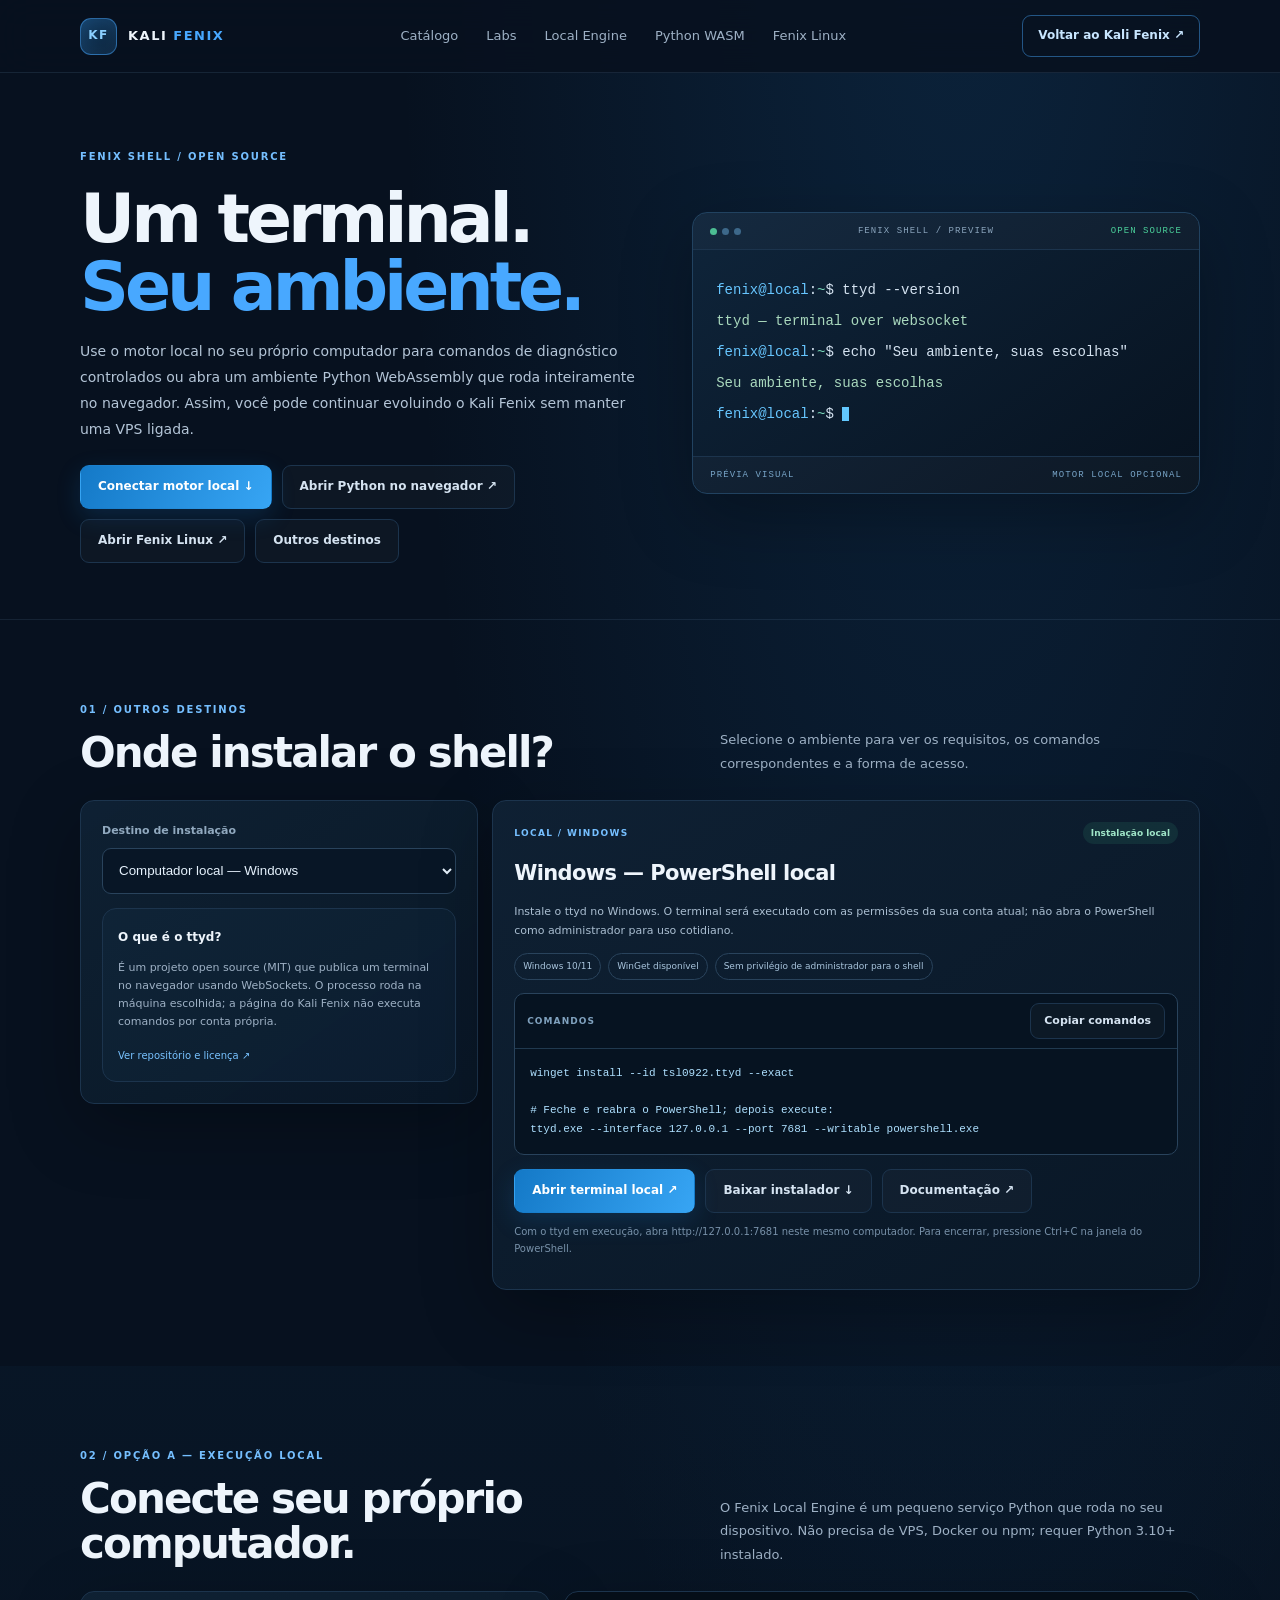
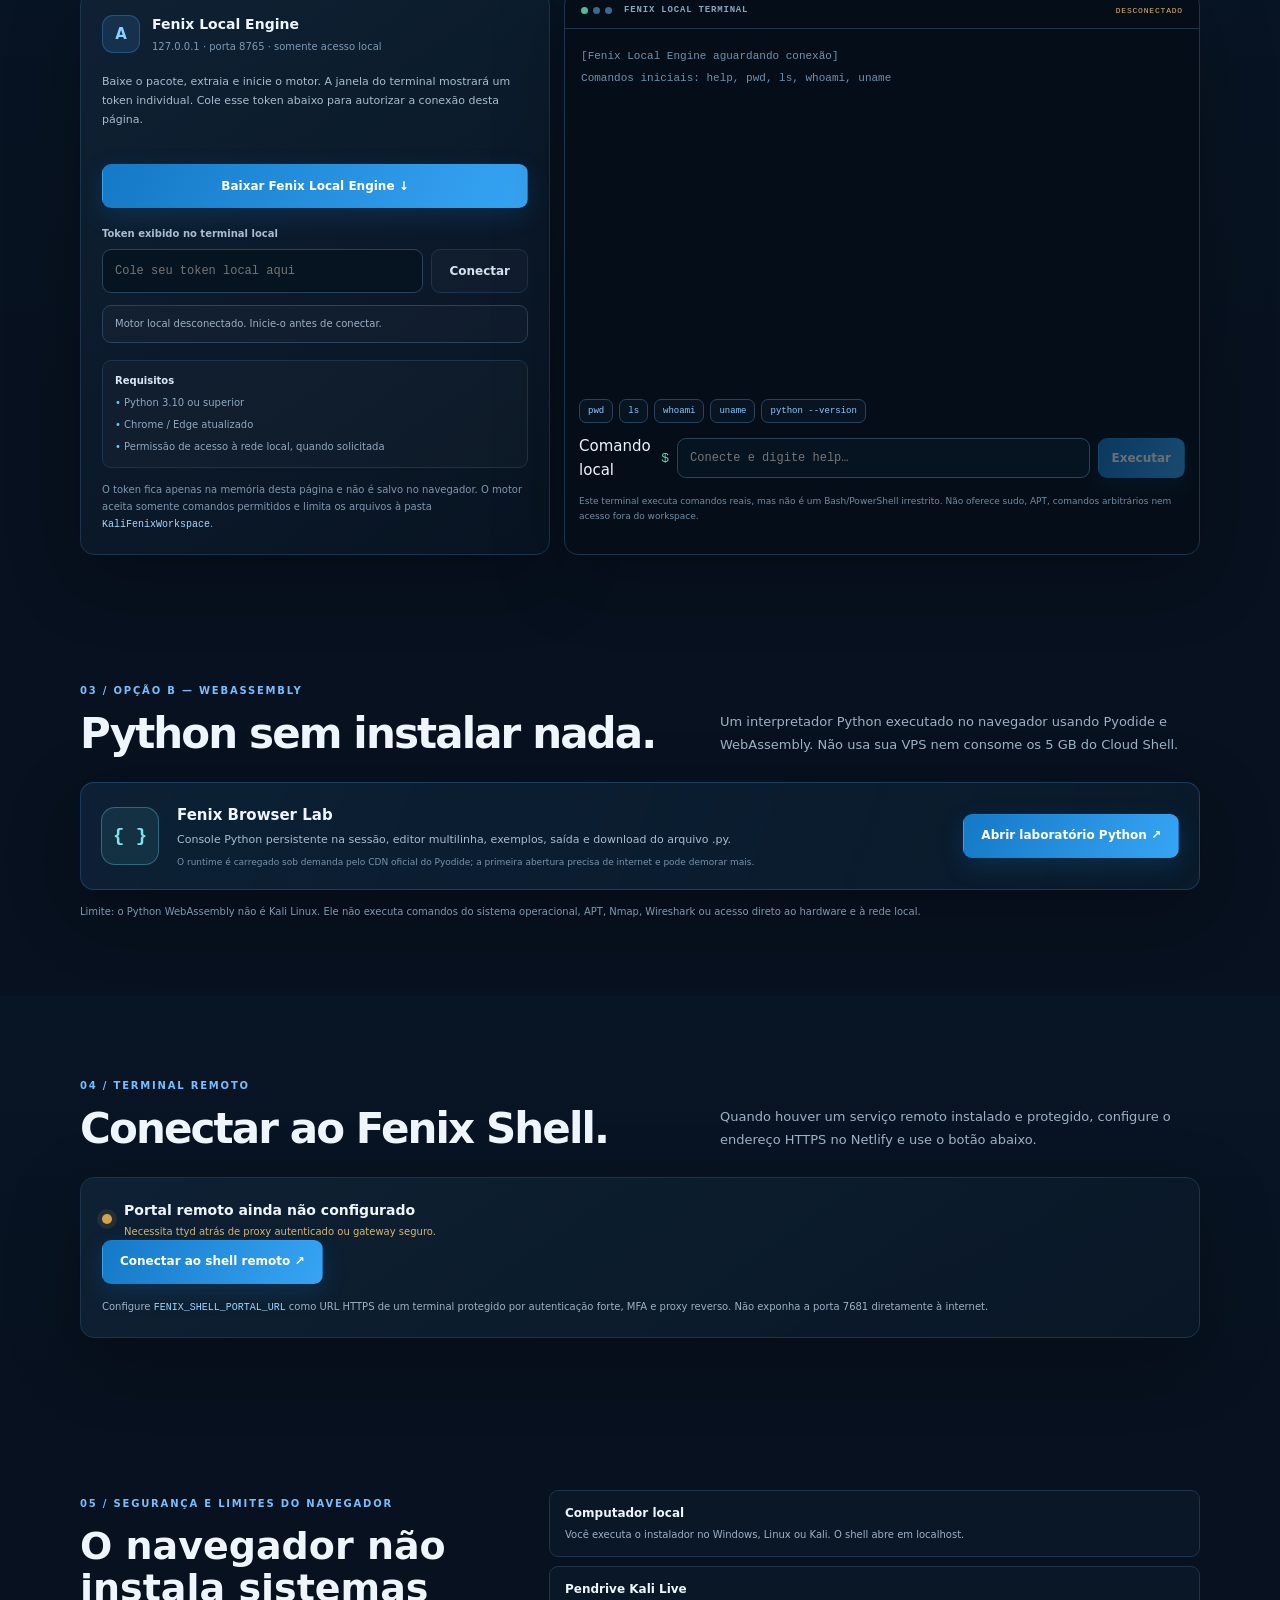
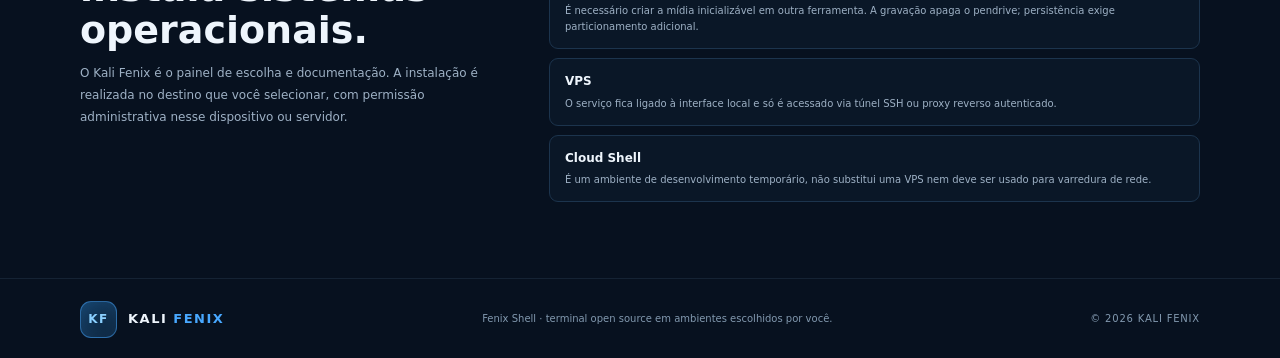
==== commit 5d2c65b6: "Add files via upload" ====
--- a/Kali-Fenix/public/fenix-shell.html
+++ b/Kali-Fenix/public/fenix-shell.html
@@ -26,7 +26,7 @@
         <p>Use o motor local no seu próprio computador para comandos de diagnóstico controlados ou abra um ambiente Python WebAssembly que roda inteiramente no navegador. Assim, você pode continuar evoluindo o Kali Fenix sem manter uma VPS ligada.</p>
         <div class="shell-hero-actions"><a class="button button-primary" href="#local-engine">Conectar motor local ↓</a><a class="button button-secondary" href="fenix-browser-lab.html">Abrir Python no navegador ↗</a><a class="button button-secondary" href="fenix-linux.html">Abrir Fenix Linux ↗</a><a class="button button-secondary" href="#destino">Outros destinos</a></div>
       </div>
-      <aside class="shell-preview"><div class="terminal-bar"><span class="terminal-lights"><i></i><i></i><i></i></span><span>FENIX SHELL / PREVIEW</span><span class="terminal-live">OPEN SOURCE</span></div><div class="shell-preview-body"><p><span class="prompt">fenix@local</span>:<span class="path">~</span>$ ttyd --version</p><p class="terminal-output">ttyd — terminal over websocket</p><p><span class="prompt">fenix@local</span>:<span class="path">~</span>$ echo "Seu ambiente, suas escolhas"</p><p class="terminal-output">Seu ambiente, suas escolhas</p><p><span class="prompt">fenix@local</span>:<span class="path">~</span>$ <span class="cursor"></span></p></div><div class="terminal-footer"><span>SEM TERMINAL FALSO</span><span>EXECUÇÃO NO DESTINO ESCOLHIDO</span></div></aside>
+      <aside class="shell-preview"><div class="terminal-bar"><span class="terminal-lights"><i></i><i></i><i></i></span><span>FENIX SHELL / PREVIEW</span><span class="terminal-live">OPEN SOURCE</span></div><div class="shell-preview-body"><p><span class="prompt">fenix@local</span>:<span class="path">~</span>$ ttyd --version</p><p class="terminal-output">ttyd — terminal over websocket</p><p><span class="prompt">fenix@local</span>:<span class="path">~</span>$ echo "Seu ambiente, suas escolhas"</p><p class="terminal-output">Seu ambiente, suas escolhas</p><p><span class="prompt">fenix@local</span>:<span class="path">~</span>$ <span class="cursor"></span></p></div><div class="terminal-footer"><span>PRÉVIA VISUAL</span><span>MOTOR LOCAL OPCIONAL</span></div></aside>
     </div></section>
 
     <section class="section shell-choice-section" id="destino"><div class="container">
